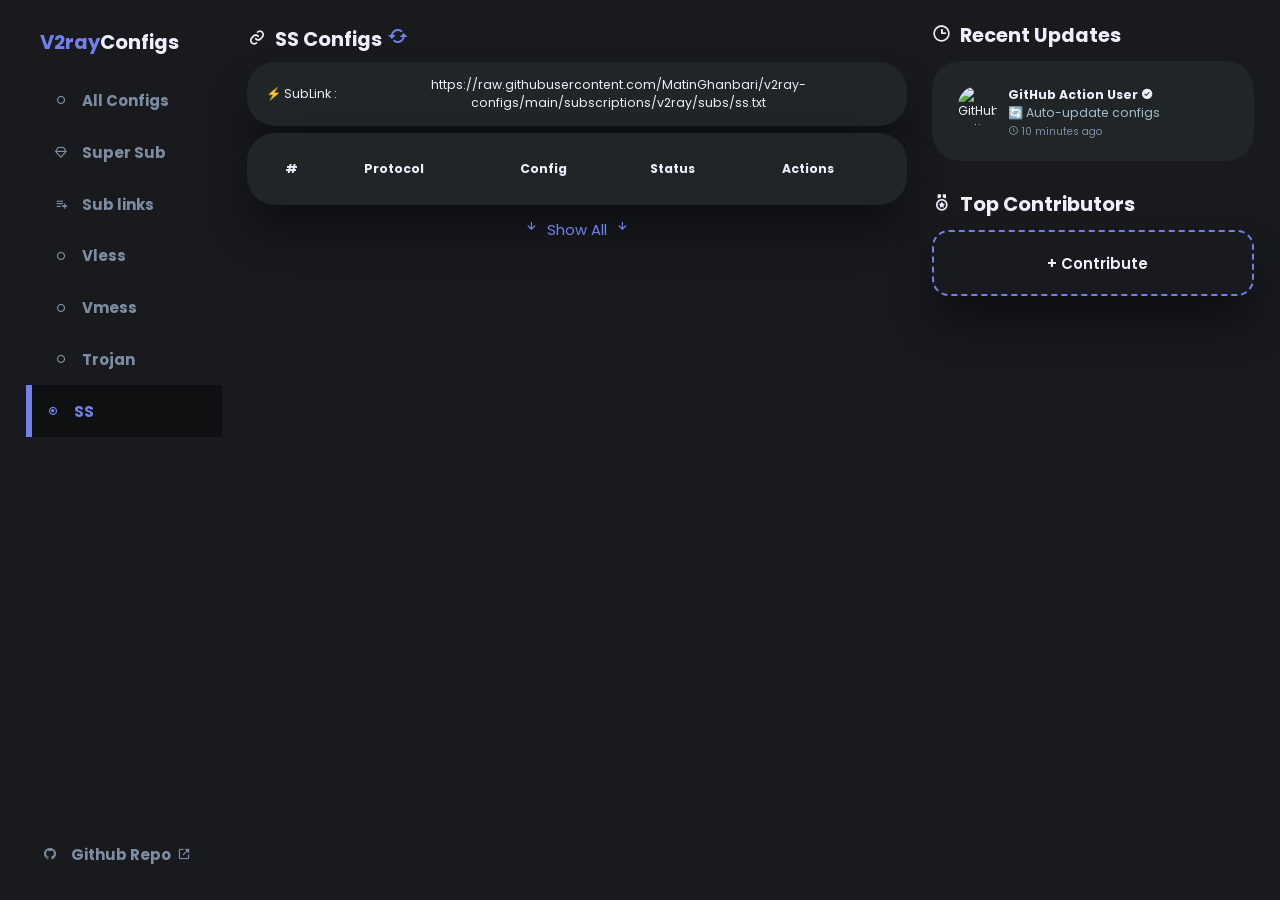
==== public/pages/ss.html @ 24ba0463 "Commit Squash" ====
<!DOCTYPE html>
<html lang="en">
  <head>
    <meta charset="UTF-8" />
    <title>Free V2ray Configurations</title>
    <meta name="viewport" content="width=device-width, initial-scale=1.0" />
    <link rel="manifest" href="../manifest.json" />
    <meta
      name="keywords"
      content="vpn, v2ray, v2rayN, vmess, vless, developer, trojan, ss, ssr, hiddify"
    />
    <meta
      name="description"
      content="Community-maintained repository offering free v2ray configs to help you browse securely and privately"
    />
    <meta property="og:title" content="v2rayNG Config" />
    <meta property="og:type" content="website" />
    <meta
      property="og:description"
      content="Community-maintained repository offering free v2ray configs to help you browse securely and privately"
    />
    <link
      rel="stylesheet"
      href="https://cdnjs.cloudflare.com/ajax/libs/font-awesome/4.7.0/css/font-awesome.min.css"
    />
    <link rel="icon" type="image/x-icon" href="../favicon.ico" />
    <link rel="stylesheet" href="../assets/css/style.css" />
    <link
      href="https://unpkg.com/boxicons@2.1.4/css/boxicons.min.css"
      rel="stylesheet"
    />
  </head>

  <body class="dark-theme-variables">
    <div id="scroll-to-bottom" class="scroll-to-bottom bx-tada">
      <i class="bx bxs-chevron-down" style="font-size: x-large"></i>
    </div>

    <div id="container" class="container">
      <!-----------ASIDE------------->
      <aside>
        <div class="top">
          <div class="logo">
            <h2><span class="typo-logo">V2ray</span>Configs</h2>
          </div>
          <div class="close" id="close-btn">
            <i class="bx bx-x"></i>
          </div>
        </div>

        <!----------SIDEBAR---------->
        <div class="sidebar">
          <a
            style="position: fixed; bottom: 20px; left: 15px"
            href="https://github.com/MatinGhanbari/v2ray-configs"
            target="_blank"
          >
            <i class="bx bxl-github"></i>
            <h3>Github Repo&nbsp;&nbsp;<i class="bx bx-link-external"></i></h3>
          </a>

          <br />

          <a href="../index.html">
            <i class="bx bx-radio-circle"></i>
            <h3>All Configs</h3>
          </a>

          <a href="supersub.html">
            <i class="bx bx-diamond"></i>
            <h3>Super Sub</h3>
          </a>

          <a href="subs.html">
            <i class="bx bx-list-plus"></i>
            <h3>Sub links</h3>
          </a>

          <a href="vless.html">
            <i class="bx bx-radio-circle"></i>
            <h3>Vless</h3>
          </a>

          <a href="vmess.html">
            <i class="bx bx-radio-circle"></i>
            <h3>Vmess</h3>
          </a>

          <a href="trojan.html">
            <i class="bx bx-radio-circle"></i>
            <h3>Trojan</h3>
          </a>

          <a href="#" class="active">
            <i class="bx bx-radio-circle-marked"></i>
            <h3>SS</h3>
          </a>
        </div>
      </aside>
      <!---------END OF ASIDE--------->

      <!------------MIDDLE ------------>
      <main>
        <!----------TOP -------->
        <h2>
          <i class="bx bx-link bx-flashing"></i>&nbsp;&nbsp;SS Configs
          <span class="total-count"></span>
          <span
            style="display: inline; font-style: normal; font-size: larger"
            class="primary"
            id="refresh-list"
            ><i id="refresh-i" class="bx bx-refresh"></i
          ></span>
        </h2>

        <!---------INSIGHTS------->
        <div class="recent-order">
          <div class="sub"></div>
        </div>

        <!-------------ORDERS------------>
        <div class="recent-order">
          <table>
            <!-------TABLE HEADING------->
            <thead>
              <tr>
                <!--------TABLE HEAD ROW---->
                <th>#</th>
                <th>Protocol</th>
                <th>Config</th>
                <th>Status</th>
                <th>Actions</th>
              </tr>
            </thead>
            <!-------TABLE BODY------->
            <tbody></tbody>
          </table>
          <span
            ><div id="show_all" class="show-all">
              <i class="bx bx-down-arrow-alt bx-fade-down"></i>&nbsp;&nbsp;Show
              All&nbsp;&nbsp;<i
                class="bx bx-down-arrow-alt bx-fade-down"
              ></i></div
          ></span>
        </div>
      </main>
      <!-------------END OF MIDDLE --------->

      <!---------RIGHT--------->
      <div class="right">
        <!--------TOP-->
        <div class="top">
          <!---MENU ICON-->
          <button id="menu-btn">
            <i class="bx bx-menu"></i>
          </button>
        </div>
        <!-------END OF TOP------>

        <!---------RECENT UPDATES------>
        <div class="recent-updates">
          <h2><i class="bx bx-time bx-tada"></i>&nbsp;&nbsp;Recent Updates</h2>

          <!------UPDATE BOX----->
          <div class="updates" style="padding-bottom: 0.5rem">
            <div class="update">
              <div class="profile-photo">
                <img
                  src="https://upload.wikimedia.org/wikipedia/commons/thumb/c/c2/GitHub_Invertocat_Logo.svg/1200px-GitHub_Invertocat_Logo.svg.png"
                  alt="GitHub Action User"
                />
              </div>
              <div class="message">
                <p>
                  <b
                    >GitHub Action User&nbsp;<i
                      class="bx bxs-check-circle"
                    ></i></b
                  ><br />
                  🔄 Auto-update configs
                </p>
                <small class="text-muted"
                  ><i class="bx bx-time-five"></i>&nbsp;10 minutes ago</small
                >
              </div>
            </div>
          </div>
        </div>
        <!-------END OF RECENT UPDATES---->

        <!---------SALES ANAYTICS --------->
        <div class="sales-analytics">
          <h2>
            <i class="bx bx-medal bx-tada"></i>&nbsp;&nbsp;Top Contributors
          </h2>

          <!-----ONLINE CUSTOMERS----->
          <div id="contributors"></div>

          <!----------ADD PRODUCTS------->
          <a
            href="https://github.com/MatinGhanbari/v2ray-configs"
            target="_blank"
          >
            <div class="item add-product">
              <div>
                <i class="bx-add"></i>
                <h3>+ Contribute</h3>
              </div>
            </div>
          </a>
        </div>
        <!------END OF SALES ANALYTICS------->
      </div>
      <!---------END OF RIGHT------->
    </div>
  </body>
  <script src="../assets/js/utils/v2RayConfigTester.js"></script>
  <script src="../assets/js/shared.js"></script>
  <script src="../assets/js/pages/ss.js"></script>
</html>
---- public/assets/css/style.css ----
/*--------GOOGLE FONT API------*/
@import url("https://fonts.googleapis.com/css2?family=Poppins:wght@300;400;500;600;700;800&display=swap");
/* ---------ROOT VARIABLES ----------*/
:root {
  --color-primary: #7380ec;
  --color-primary-hover: #a9b1ff;
  --color-danger: #ff7782;
  --color-success: #41f1b6;
  --color-warning: #ffbb55;
  --color-white: #fff;
  --color-info-dark: #7d8da1;
  --color-info-darker: #2b3137;
  --color-info-light: #dce1eb;
  --color-dark: #363949;
  --color-light: rgba(132, 139, 200, 0.18);
  --color-primary-variant: #111e88;
  --color-dark-variant: #677483;
  --color-background: #e0e0e2;

  --card-border-radius: 2rem;
  --border-radius-1: 0.4rem;
  --border-radius-2: 0.8rem;
  --border-radius-3: 1.2rem;

  --card-padding: 1.8rem;
  --padding: 1.2rem;

  --box-shadow: 0 2rem 3rem var(--color-light);
}

/*  DARK THEME VARIABLES */
.dark-theme-variables {
  --color-background: #181a1e;
  --color-white: #202528;
  --color-dark: #edeffd;
  --color-dark-variant: #a3bdcc;
  --color-light: rgba(0, 0, 0, 0.4);
  --box-shadow: 0 2rem 3rem var(--color-light);
}

* {
  margin: 0;
  padding: 0;
  outline: 0;
  appearance: none;
  border: 0;
  text-decoration: none;
  list-style: none;
  box-sizing: border-box;
}

html {
  font-size: 14px;
}
body {
  width: 100%;
  height: 100%;
  font-family: poppins, sans-serif;
  font-size: 0.88rem;
  background: var(--color-background);
  user-select: none;
  /*overflow-: hidden;*/
  color: var(--color-dark);
}

a {
  color: var(--color-dark);
  font-size: 20px;
}

img {
  display: block;
  width: 100%;
}

h1 {
  font-weight: 800;
  font-size: 1.8rem;
}
h2 {
  font-size: 1.4rem;
}
h3 {
  font-size: 15px;
}
h4 {
  font-size: 0.8rem;
}
h5 {
  font-size: 0.77rem;
}

small {
  font-size: 0.75rem;
}

.profile-photo {
  width: 2.8rem;
  height: 2.8rem;
  border-radius: 50%;
  overflow: hidden;
}

.text-muted {
  color: var(--color-info-dark);
}

p {
  color: var(--color-dark-variant);
}

b {
  color: var(--color-dark);
}

.primary {
  color: var(--color-primary);
}
.danger {
  color: var(--color-danger);
}
.success {
  color: var(--color-success);
}
.warning {
  color: var(--color-warning);
}

/* SETTING UP THE GRID LAYOUT FOR ASIDE, MIDDLE AND RIGHT */
.container {
  display: grid;
  width: 96%;
  margin: 0 auto;
  gap: 1.8rem;
  grid-template-columns: 14rem auto 23rem;
}

/* ASIDE */
aside {
  height: 100vh;
  background: var(--color-background);
}

aside .top {
  /* background: var(--color-background); */
  display: flex;
  align-items: center;
  justify-content: space-between;
  margin-top: 1.4rem;
}

aside .logo {
  display: flex;
  gap: 0.8rem;
  margin-top: 0.5rem;
  margin-bottom: 0;
}
aside .logo h3 {
  color: #181a1e;
}
aside .close {
  display: none;
}
aside .close .bx {
  font-size: 1.8rem;
}

/* ------------ SIDEBAR -------------*/
aside .sidebar {
  display: flex;
  flex-direction: column;
  height: 86vh;
  position: relative;
  /* top: 3rem; */
}
aside .sidebar a {
  display: flex;
  color: var(--color-info-dark);
  margin-left: 2rem;
  gap: 1rem;
  align-items: center;
  position: relative;
  height: 3.7rem;
  transition: all 300ms ease;
}
aside .sidebar a .bx {
  font-size: 1rem;
  transition: all 300ms ease;
}

/* aside .sidebar a:last-child{
    position: absolute;
    bottom: 1rem;
    width: 100%;
} */

/* aside .sidebar a:first-child{
} */

aside .sidebar a.active {
  background: var(--color-light);
  color: var(--color-primary);
  margin-left: 0;
}
aside .sidebar a.active::before {
  content: "";
  width: 6px;
  height: 100%;
  background: var(--color-primary);
}
aside .sidebar a.active span {
  color: var(--color-primary);
  margin-left: calc(1rem - 3px);
}
aside .sidebar a:hover {
  color: var(--color-primary);
}
aside .sidebar a:hover {
  margin-left: 1rem;
}
aside .sidebar .message-count {
  background: var(--color-danger);
  color: var(--color-white);
  padding: 2px 10px;
  border-radius: var(--border-radius-1);
}

/* ---------------MAIN -----------------*/
main {
  margin-top: 1.4rem;
}
main .date {
  display: inline-block;
  background: var(--color-light);
  border-radius: var(--border-radius-1);
  margin-top: 1rem;
  padding: 0.5rem 1.6rem;
}

main .date input[type="date"] {
  background: transparent;
  color: var(--color-dark);
}

/* INSIGHTS */
main .insights {
  display: grid;
  grid-template-columns: repeat(3, 1fr);
  gap: 1.6rem;
}

main .insights > div {
  background: var(--color-white);
  padding: var(--card-padding);
  border-radius: var(--card-border-radius);
  margin-top: 1rem;
  box-shadow: var(--box-shadow);
  transition: all 300ms ease;
}

main .insights > div:hover {
  box-shadow: none;
}
main .insights > div .bx {
  background: var(--color-primary);
  padding: 0.5rem;
  border-radius: 50%;
  color: var(--color-white);
  font-size: 2rem;
}

main .insights > div.expense .bx {
  background: var(--color-danger);
}
main .insights > div.income .bx {
  background: var(--color-success);
}

main .insights > div .middle {
  display: flex;
  align-items: center;
  justify-content: space-between;
}

main .insights h3 {
  margin: 1rem 0 0.6rem;
  font-size: 1rem;
}

/* PROGRESS*/
main .insights .progress {
  position: relative;
  width: 92px;
  height: 92px;
  border-radius: 50%;
}

/* SVG */
main .insights svg {
  width: 7rem;
  height: 7rem;
}

/* SVG CIRCLE BAR DESIGN */
main .insights svg circle {
  fill: none;
  stroke: var(--color-primary);
  stroke-width: 14;
  stroke-linecap: round;
  transform: translate(5px, 5px);
  stroke-dasharray: 110;
  stroke-dashoffset: 92;
}

/* SALES SVG CIRCLE */
main .insights .sales svg circle {
  stroke-dashoffset: -30;
  stroke-dasharray: 200;
}

/* INCOME SVG CIRCLE */
main .insights .income svg circle {
  stroke-dashoffset: 20;
  stroke-dasharray: 80;
}

/* EXPENSE SVG CIRCLE */
main .insights .expense svg circle {
  stroke-dashoffset: 35;
  stroke-dasharray: 110;
}

/* NUMBER OF PROGRESS BAR */
main .insights .progress .number {
  position: absolute;
  top: 0;
  left: 0;
  height: 100%;
  width: 100%;
  display: flex;
  justify-content: center;
  align-items: center;
}

main .insights small {
  display: block;
  margin: 1.6rem;
}

/* ----------RECENT ORDERS---------- */
main .recent-order {
  margin-top: 0.5rem;
  margin-bottom: 2rem;
}
main .recent-order h2 {
  margin-bottom: 0.8rem;
}

/* TABLE*/
main .recent-order table {
  background: var(--color-white);
  width: 100%;
  border-radius: var(--card-border-radius);
  padding: var(--card-padding);
  text-align: center;
  box-shadow: var(--box-shadow);
  transition: all 300ms ease;
}

main .recent-order table:hover {
  box-shadow: none;
}

/* TABLE2*/
main .recent-order .sub {
  background: var(--color-white);
  width: 100%;
  border-radius: var(--card-border-radius);
  padding: 1rem;
  text-align: center;
  box-shadow: var(--box-shadow);
  transition: all 300ms ease;
}

main .recent-order .sub:hover {
  box-shadow: none;
}

main table tbody td {
  height: 2.8rem;
  border-bottom: 1px solid var(--color-light);
  color: var(--color-dark-variant);
}

main table tbody tr:last-child td {
  border: none;
}

main .recent-order a {
  text-align: center;
  display: block;
  margin: 1rem auto;
  color: var(--color-primary);
}

/*-------END OF MIDDLE-------*/

/* --------RECENT UPDATES----------*/
.right {
  margin-top: 1.4rem;
}
.right .top {
  display: flex;
  justify-content: end;
  gap: 2rem;
}
.right .top button {
  display: none;
}
.right .theme-toggle {
  background: var(--color-light);
  display: flex;
  justify-content: space-between;
  align-items: center;
  height: 1.6rem;
  width: 4.2rem;
  cursor: pointer;
  border-radius: var(--border-radius-1);
}

.right .theme-toggle .bx {
  font-size: 1.2rem;
  width: 50%;
  height: 100%;
  display: flex;
  align-items: center;
  justify-content: center;
}
.right .theme-toggle .bx.active {
  background: var(--color-primary);
  color: white;
  border-radius: var(--border-radius-1);
}

/* PROFILE */
.right .top .profile {
  display: flex;
  gap: 2rem;
  text-align: center;
}

/* RECENT UPDATES */
.right .recent-updates h2 {
  margin-bottom: 0.8rem;
}

.right .recent-updates .updates {
  background: var(--color-white);
  padding: var(--card-padding);
  border-radius: var(--card-border-radius);
  transition: all 300ms ease;
}
.right .recent-updates .updates:hover {
  box-shadow: none;
}

.right .recent-updates .updates .update {
  display: grid;
  grid-template-columns: 2.6rem auto;
  gap: 1rem;
  margin-bottom: 1rem;
}
/* END OF RECENT UPDATES */

/* ----------------SALES ANALYTICS-------------*/
.right .sales-analytics {
  margin-top: 2rem;
}

.right .sales-analytics h2 {
  margin-bottom: 0.8rem;
}

.right .sales-analytics .item {
  background: var(--color-white);
  display: flex;
  align-items: center;
  gap: 1rem;
  margin-bottom: 0.7rem;
  padding: 1.4rem var(--card-padding);
  border-radius: var(--border-radius-3);
  box-shadow: var(--box-shadow);
  transition: all 300ms ease;
}
.right .sales-analytics .item:hover {
  box-shadow: none;
}

.right .sales-analytics .item .right {
  display: flex;
  justify-content: space-between;
  align-items: start;
  margin: 0;
  width: 100%;
}

.right .sales-analytics .item .bx {
  padding: 0.6rem;
  color: var(--color-white);
  border-radius: 60%;
  display: flex;
  background: var(--color-primary);
}

.right .sales-analytics .item.offline .bx {
  background: var(--color-danger);
}
.right .sales-analytics .item.customers .bx {
  background: var(--color-success);
}
.right .sales-analytics .add-product {
  background-color: transparent;
  border: 2px dashed var(--color-primary);
  display: flex;
  align-items: center;
  justify-content: center;
  cursor: pointer;
  transition: all 300ms ease;
}

.right .sales-analytics .add-product:hover {
  background: var(--color-primary);
}

.right .sales-analytics .add-product div {
  display: flex;
  align-items: center;
  gap: 0.6rem;
}

.right .sales-analytics .add-product div h3 {
  font-weight: 600;
}

.scroll-to-bottom {
  display: none;
}

/*  ----------------MEDIA QUERIES ------------*/
@media screen and (max-width: 1200px) {
  .scroll-to-bottom {
    display: flex;
    justify-content: center;
    align-items: center;
    position: fixed;
    right: 10px;
    bottom: 10px;
    border-radius: 50%;
    width: 50px;
    height: 50px;
    z-index: 10;
    background-color: var(--color-info-darker);
  }

  .scroll-to-bottom:hover {
    cursor: pointer;
    background-color: var(--color-light);
  }

  .container {
    width: 100%;
    grid-template-columns: 1fr;
  }
  aside {
    position: fixed;
    left: -100%;
    background: var(--color-white);
    width: 18rem;
    z-index: 3;
    box-shadow: 1rem 3rem 4rem var(--color-light);
    height: 100vh;
    padding-right: var(--card-padding);
    display: none;
    animation: showMenu 400ms ease forwards;
  }

  @keyframes showMenu {
    to {
      left: 0;
    }
  }

  aside .logo {
    margin-left: 1rem;
  }

  aside .logo h2 {
    display: inline;
  }
  aside .sidebar h3 {
    display: inline;
  }

  aside .sidebar a {
    width: 100%;
    height: 3.4rem;
  }

  /* aside .sidebar a:last-child{
    position: absolute;
    bottom: 5rem;
   } */
  aside .close {
    display: inline-block;
    cursor: pointer;
  }

  main {
    margin-top: 8rem;
    padding: 0 1rem;
  }

  main .recent-order {
    position: relative;
    /* margin: 3rem 0 0 0; */
    width: 100%;
  }

  main .recent-order table {
    width: 100%;
    margin: 0;
  }

  .right {
    width: 94%;
    margin: 0 auto 4rem;
  }

  .right .top {
    position: fixed;
    top: 0;
    left: 0;
    align-items: center;
    padding: 0 0.8rem;
    height: 4.6rem;
    background: var(--color-white);
    width: 100%;
    margin: 0;
    z-index: 2;
    box-shadow: 0 1rem 1rem var(--color-light);
  }

  .right .top .theme-toggle {
    width: 4.4rem;
    position: absolute;
    left: 66%;
  }

  .right .profile .info {
    display: none;
  }

  .right .top button {
    display: inline-block;
    background: transparent;
    cursor: pointer;
    color: var(--color-dark);
    position: absolute;
    left: 1rem;
  }

  .right .top button .bx {
    font-size: 2rem;
  }
}

/* MEDIA QUERIES FOR MOBILE DEVICES */
@media screen and (max-width: 768px) {
  .scroll-to-bottom {
    display: flex;
    justify-content: center;
    align-items: center;
    position: fixed;
    right: 10px;
    bottom: 10px;
    border-radius: 50%;
    width: 50px;
    height: 50px;
    z-index: 10;
    background-color: var(--color-info-darker);
  }

  .scroll-to-bottom:hover {
    cursor: pointer;
    background-color: var(--color-light);
  }

  .container {
    width: 100%;
    grid-template-columns: 1fr;
  }
  aside {
    position: fixed;
    left: -100%;
    background: var(--color-white);
    width: 18rem;
    z-index: 3;
    box-shadow: 1rem 3rem 4rem var(--color-light);
    height: 100vh;
    padding-right: var(--card-padding);
    display: none;
    animation: showMenu 400ms ease forwards;
  }

  @keyframes showMenu {
    to {
      left: 0;
    }
  }

  aside .logo {
    margin-left: 1rem;
  }

  aside .logo h2 {
    display: inline;
  }
  aside .sidebar h3 {
    display: inline;
  }

  aside .sidebar a {
    width: 100%;
    height: 3.4rem;
  }

  /* aside .sidebar a:last-child{
    position: absolute;
    bottom: 5rem;
   } */
  aside .close {
    display: inline-block;
    cursor: pointer;
  }

  main {
    margin-top: 8rem;
    padding: 0 1rem;
  }

  main .recent-order {
    position: relative;
    /* margin: 3rem 0 0 0; */
    width: 100%;
  }

  main .recent-order table {
    width: 100%;
    margin: 0;
  }

  .right {
    width: 94%;
    margin: 0 auto 4rem;
  }

  .right .top {
    position: fixed;
    top: 0;
    left: 0;
    align-items: center;
    padding: 0 0.8rem;
    height: 4.6rem;
    background: var(--color-white);
    width: 100%;
    margin: 0;
    z-index: 2;
    box-shadow: 0 1rem 1rem var(--color-light);
  }

  .right .top .theme-toggle {
    width: 4.4rem;
    position: absolute;
    left: 66%;
  }

  .right .profile .info {
    display: none;
  }

  .right .top button {
    display: inline-block;
    background: transparent;
    cursor: pointer;
    color: var(--color-dark);
    position: absolute;
    left: 1rem;
  }

  .right .top button .bx {
    font-size: 2rem;
  }
}

#refresh-list:hover {
  cursor: pointer;
}

.show-all {
  display: flex;
  justify-content: center;
  margin-top: 1rem;
  color: var(--color-primary);
  font-size: larger;
}

.show-all:hover {
  cursor: pointer;
}

.textToCopy:hover {
  cursor: pointer;
  text-wrap: pretty;
  color: rgb(131, 131, 255);
}

.clickable:hover {
  cursor: pointer;
  color: var(--color-primary-hover);
}

.bx-flashing-v2 {
  animation: bx-flashing-v2-animation 2s infinite normal;
}

@keyframes bx-flashing-v2-animation {
  0% {
    opacity: 1;
  }
  45% {
    opacity: 0.5;
  }
  90% {
    opacity: 1;
  }
}

.typo-logo {
  padding-left: 1rem;
  color: var(--color-primary);
}

.sub {
  display: flex;
  justify-content: center;
  align-items: center;
  width: 100%;
}

.sub-title {
  display: flex;
  align-items: center;
  justify-content: center;
  width: 13%;
}

.sub-link {
  display: flex;
  align-items: center;
  justify-content: center;
  width: 87%;
}

.sub-link:hover {
  color: rgb(131, 131, 255);
  cursor: pointer;
}

main .recent-order:nth-child(2) {
  margin-bottom: 0;
}
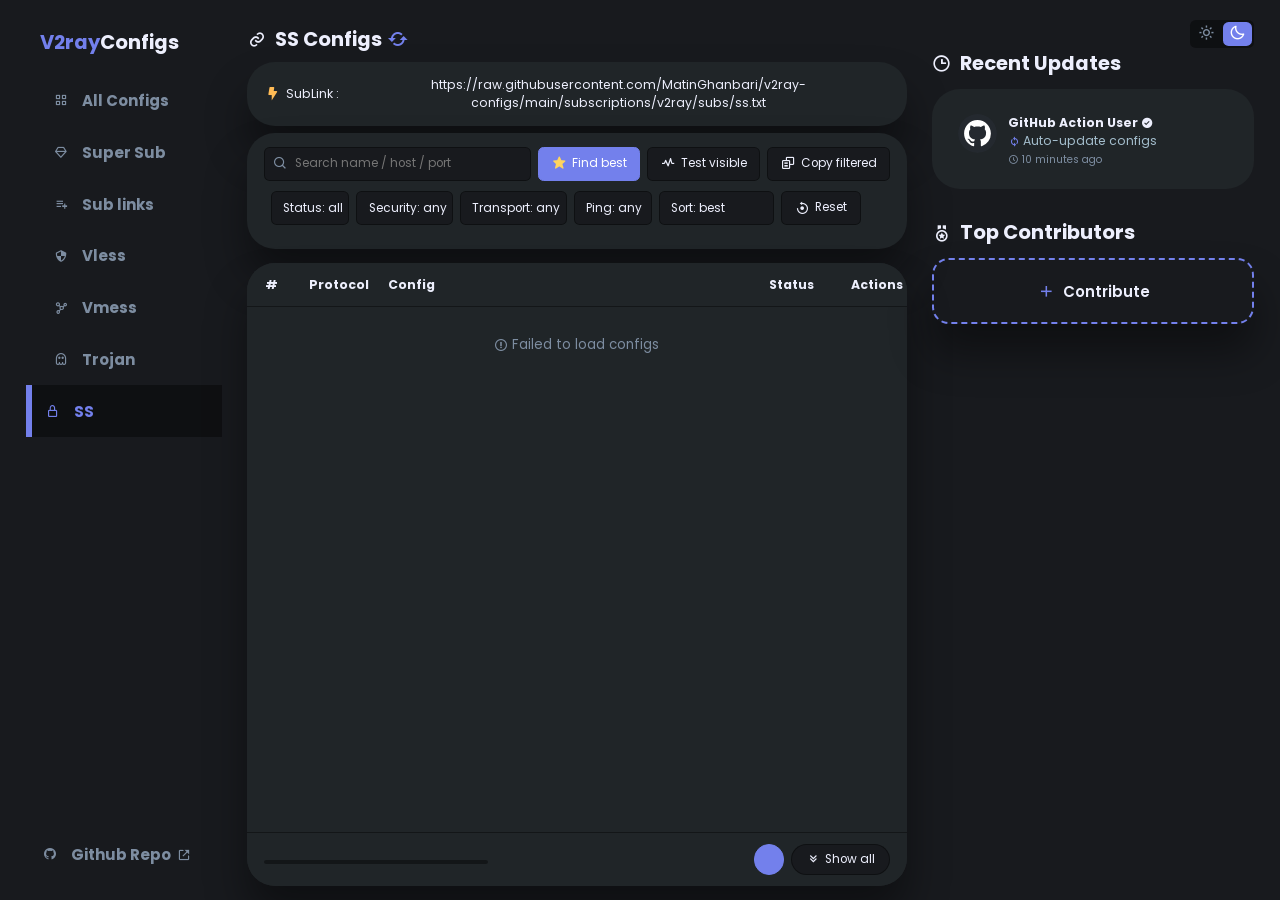
==== commit 3eed6447: "ui: redesign table, add light theme, use icons" ====
--- a/public/pages/ss.html
+++ b/public/pages/ss.html
@@ -29,9 +29,17 @@
       href="https://unpkg.com/boxicons@2.1.4/css/boxicons.min.css"
       rel="stylesheet"
     />
+    <script>
+      (function () {
+        try {
+          if (localStorage.getItem("theme") === "light") return;
+        } catch (e) {}
+        document.documentElement.classList.add("dark-theme-variables");
+      })();
+    </script>
   </head>
 
-  <body class="dark-theme-variables">
+  <body>
     <div id="scroll-to-bottom" class="scroll-to-bottom bx-tada">
       <i class="bx bxs-chevron-down" style="font-size: x-large"></i>
     </div>
@@ -62,7 +70,7 @@
           <br />
 
           <a href="../index.html">
-            <i class="bx bx-radio-circle"></i>
+            <i class="bx bx-grid-alt"></i>
             <h3>All Configs</h3>
           </a>
 
@@ -77,22 +85,22 @@
           </a>
 
           <a href="vless.html">
-            <i class="bx bx-radio-circle"></i>
+            <i class="bx bx-shield-quarter"></i>
             <h3>Vless</h3>
           </a>
 
           <a href="vmess.html">
-            <i class="bx bx-radio-circle"></i>
+            <i class="bx bx-network-chart"></i>
             <h3>Vmess</h3>
           </a>
 
           <a href="trojan.html">
-            <i class="bx bx-radio-circle"></i>
+            <i class="bx bx-ghost"></i>
             <h3>Trojan</h3>
           </a>
 
           <a href="#" class="active">
-            <i class="bx bx-radio-circle-marked"></i>
+            <i class="bx bx-lock-alt"></i>
             <h3>SS</h3>
           </a>
         </div>
@@ -136,11 +144,7 @@
             <tbody></tbody>
           </table>
           <span
-            ><div id="show_all" class="show-all">
-              <i class="bx bx-down-arrow-alt bx-fade-down"></i>&nbsp;&nbsp;Show
-              All&nbsp;&nbsp;<i
-                class="bx bx-down-arrow-alt bx-fade-down"
-              ></i></div
+            ><div id="show_all" class="show-all" style="display: none"></div
           ></span>
         </div>
       </main>
@@ -150,6 +154,10 @@
       <div class="right">
         <!--------TOP-->
         <div class="top">
+          <div class="theme-toggle" id="theme-toggle" title="Toggle light / dark theme" role="button" aria-label="Toggle theme">
+            <i class="bx bx-sun"></i>
+            <i class="bx bx-moon active"></i>
+          </div>
           <!---MENU ICON-->
           <button id="menu-btn">
             <i class="bx bx-menu"></i>
@@ -166,8 +174,11 @@
             <div class="update">
               <div class="profile-photo">
                 <img
-                  src="https://upload.wikimedia.org/wikipedia/commons/thumb/c/c2/GitHub_Invertocat_Logo.svg/1200px-GitHub_Invertocat_Logo.svg.png"
+                  src="../assets/images/github.svg"
                   alt="GitHub Action User"
+                  width="45"
+                  height="45"
+                  decoding="async"
                 />
               </div>
               <div class="message">
@@ -177,7 +188,7 @@
                       class="bx bxs-check-circle"
                     ></i></b
                   ><br />
-                  🔄 Auto-update configs
+                  <i class="bx bx-sync"></i> Auto-update configs
                 </p>
                 <small class="text-muted"
                   ><i class="bx bx-time-five"></i>&nbsp;10 minutes ago</small
@@ -204,8 +215,8 @@
           >
             <div class="item add-product">
               <div>
-                <i class="bx-add"></i>
-                <h3>+ Contribute</h3>
+                <i class="bx bx-plus"></i>
+                <h3>Contribute</h3>
               </div>
             </div>
           </a>
--- a/public/assets/css/style.css
+++ b/public/assets/css/style.css
@@ -2,6 +2,7 @@
 @import url("https://fonts.googleapis.com/css2?family=Poppins:wght@300;400;500;600;700;800&display=swap");
 /* ---------ROOT VARIABLES ----------*/
 :root {
+  color-scheme: light;
   --color-primary: #7380ec;
   --color-primary-hover: #a9b1ff;
   --color-danger: #ff7782;
@@ -30,6 +31,7 @@
 
 /*  DARK THEME VARIABLES */
 .dark-theme-variables {
+  color-scheme: dark;
   --color-background: #181a1e;
   --color-white: #202528;
   --color-dark: #edeffd;
@@ -879,3 +881,516 @@
 main .recent-order:nth-child(2) {
   margin-bottom: 0;
 }
+
+/* ------------------ FILTER TOOLBAR ------------------ */
+.toolbar {
+  background: var(--color-white);
+  border-radius: var(--card-border-radius);
+  box-shadow: var(--box-shadow);
+  padding: 1rem 1.2rem;
+  margin-bottom: 1rem;
+  display: flex;
+  flex-direction: column;
+  gap: 0.7rem;
+}
+.tb-row {
+  display: flex;
+  flex-wrap: wrap;
+  gap: 0.5rem;
+  align-items: center;
+}
+.toolbar input[type="search"],
+.toolbar select {
+  background: var(--color-background);
+  color: var(--color-dark);
+  border-radius: var(--border-radius-1);
+  padding: 0.55rem 0.8rem;
+  font-family: inherit;
+  font-size: 0.85rem;
+  border: 1px solid var(--color-light);
+}
+.toolbar select {
+  cursor: pointer;
+  padding-right: 0.4rem;
+}
+.toolbar input[type="search"] {
+  flex: 1 1 14rem;
+  min-width: 10rem;
+}
+.btn {
+  background: var(--color-background);
+  color: var(--color-dark);
+  border: 1px solid var(--color-light);
+  border-radius: var(--border-radius-1);
+  padding: 0.55rem 0.9rem;
+  font-family: inherit;
+  font-size: 0.85rem;
+  cursor: pointer;
+  transition: all 200ms ease;
+}
+.btn:hover {
+  border-color: var(--color-primary);
+  color: var(--color-primary);
+}
+.btn.primary-btn {
+  background: var(--color-primary);
+  color: #fff;
+  border-color: var(--color-primary);
+}
+.btn.primary-btn:hover {
+  background: var(--color-primary-hover);
+  border-color: var(--color-primary-hover);
+  color: #111;
+}
+.chips {
+  display: flex;
+  gap: 0.4rem;
+  flex-wrap: wrap;
+}
+.chip {
+  padding: 0.4rem 0.8rem;
+  border-radius: 999px;
+  background: var(--color-background);
+  border: 1px solid var(--color-light);
+  cursor: pointer;
+  font-size: 0.8rem;
+  color: var(--color-dark-variant);
+  user-select: none;
+}
+.chip small {
+  opacity: 0.7;
+  margin-left: 0.2rem;
+}
+.chip.active {
+  background: var(--color-primary);
+  border-color: var(--color-primary);
+  color: #fff;
+}
+.tb-stats {
+  font-size: 0.8rem;
+  color: var(--color-dark-variant);
+}
+.progress {
+  display: none;
+  height: 4px;
+  border-radius: 4px;
+  background: var(--color-light);
+  overflow: hidden;
+}
+.progress > div {
+  height: 100%;
+  width: 0;
+  background: var(--color-success);
+  transition: width 200ms ease;
+}
+.cfg-cell {
+  text-align: left;
+}
+.cfg-name {
+  color: var(--color-dark);
+  font-weight: 500;
+  max-width: 28rem;
+  overflow: hidden;
+  text-overflow: ellipsis;
+  white-space: nowrap;
+}
+.cfg-host {
+  font-size: 0.75rem;
+  color: var(--color-info-dark);
+  font-family: ui-monospace, monospace;
+}
+.cfg-tags {
+  margin-top: 0.15rem;
+}
+.tag {
+  display: inline-block;
+  font-size: 0.68rem;
+  padding: 0.05rem 0.45rem;
+  margin-right: 0.25rem;
+  border-radius: 999px;
+  background: var(--color-light);
+  color: var(--color-dark-variant);
+}
+.empty-row {
+  padding: 2rem 0 !important;
+  color: var(--color-info-dark);
+}
+.toast {
+  position: fixed;
+  bottom: 2rem;
+  left: 50%;
+  transform: translate(-50%, 1rem);
+  background: var(--color-dark);
+  color: var(--color-background);
+  padding: 0.6rem 1.2rem;
+  border-radius: 999px;
+  opacity: 0;
+  pointer-events: none;
+  transition: all 250ms ease;
+  z-index: 50;
+}
+.toast.show {
+  opacity: 1;
+  transform: translate(-50%, 0);
+}
+@media screen and (max-width: 768px) {
+  .toolbar {
+    padding: 0.8rem;
+  }
+  .toolbar select {
+    flex: 1 1 8rem;
+  }
+  .cfg-name {
+    max-width: 11rem;
+  }
+}
+
+.profile-photo img {
+  display: block;
+  width: 100%;
+  height: 100%;
+  object-fit: cover;
+}
+
+/* ---- Table card: page height stays fixed, only the rows scroll ---- */
+html,
+body {
+  overflow-x: hidden;
+}
+main {
+  min-width: 0;
+}
+
+/* the card owns background / radius / shadow so nothing leaks below the table */
+main .recent-order .table-card {
+  background: var(--color-white);
+  border-radius: var(--card-border-radius);
+  box-shadow: var(--box-shadow);
+  overflow: hidden;
+  display: flex;
+  flex-direction: column;
+  transition: all 300ms ease;
+}
+main .recent-order .table-card:hover {
+  box-shadow: none;
+}
+main .recent-order .table-card table {
+  background: transparent;
+  box-shadow: none;
+  border-radius: 0;
+  padding: 0;
+}
+main .recent-order .table-card table:hover {
+  box-shadow: none;
+}
+main .recent-order .table-scroll {
+  flex: 1 1 auto;
+  min-height: 14rem;
+  overflow: auto;
+  overscroll-behavior: contain;
+  scrollbar-width: thin;
+  scrollbar-color: var(--color-info-dark) transparent;
+}
+main .recent-order .table-scroll table {
+  border-collapse: separate;
+  border-spacing: 0;
+}
+main .recent-order .table-scroll thead th {
+  position: sticky;
+  top: 0;
+  z-index: 2;
+  background: var(--color-white);
+  padding: 0.9rem 0.5rem;
+  border-bottom: 1px solid var(--color-light);
+}
+main .recent-order .table-card .show-all-unused {
+  margin: 0;
+  padding: 0.8rem 1rem;
+  gap: 0.4rem;
+  align-items: center;
+  font-size: 0.95rem;
+  border-top: 1px solid var(--color-light);
+  background: var(--color-white);
+  transition: background 200ms ease;
+}
+main .recent-order .table-card .show-all:hover {
+  background: var(--color-light);
+}
+main .recent-order .table-card .show-all .bx {
+  font-size: 1.3rem;
+}
+@media screen and (max-width: 768px) {
+  main .recent-order .table-scroll {
+    max-height: 75vh;
+  }
+}
+
+/* ---- Icons ---- */
+.bx {
+  vertical-align: middle;
+}
+.copy-btn .bx {
+  font-size: 1.25rem;
+}
+.ping .bx,
+.empty-row .bx,
+.tb-stats .bx {
+  font-size: 1rem;
+}
+.tb-stats {
+  display: flex;
+  flex-wrap: wrap;
+  gap: 1rem;
+}
+.tb-stats span {
+  display: inline-flex;
+  align-items: center;
+  gap: 0.3rem;
+}
+.btn {
+  display: inline-flex;
+  align-items: center;
+  gap: 0.35rem;
+}
+.btn .bx {
+  font-size: 1.05rem;
+}
+.btn.primary-btn .bxs-star {
+  color: #ffd45e;
+}
+.search-box {
+  position: relative;
+  flex: 1 1 14rem;
+  min-width: 10rem;
+}
+.search-box .bx {
+  position: absolute;
+  left: 0.7rem;
+  top: 50%;
+  transform: translateY(-50%);
+  font-size: 1.1rem;
+  color: var(--color-info-dark);
+  pointer-events: none;
+}
+.toolbar .search-box input[type="search"] {
+  width: 100%;
+  padding-left: 2.2rem;
+}
+.toast {
+  display: flex;
+  align-items: center;
+  gap: 0.4rem;
+}
+.sub-title .bx,
+.sub .bx {
+  margin-right: 0.35rem;
+  font-size: 1.15rem;
+}
+.right .sales-analytics .add-product .bx-plus {
+  padding: 0;
+  background: none;
+  color: var(--color-primary);
+  font-size: 1.3rem;
+}
+.right .sales-analytics .add-product:hover .bx-plus,
+.right .sales-analytics .add-product:hover h3 {
+  color: #fff;
+}
+.update .message .bx-sync {
+  vertical-align: -2px;
+  color: var(--color-primary);
+}
+
+/* ---- Theme toggle ---- */
+.right .theme-toggle {
+  width: 4.6rem;
+  height: 2rem;
+  padding: 0.15rem;
+  gap: 0.1rem;
+  flex-shrink: 0;
+}
+.right .theme-toggle .bx {
+  color: var(--color-info-dark);
+  transition: all 250ms ease;
+}
+.right .theme-toggle .bx.active {
+  color: #fff;
+}
+
+/* ---- Light theme refinements ---- */
+html:not(.dark-theme-variables) .scroll-to-bottom {
+  background-color: var(--color-white);
+  color: var(--color-primary);
+  box-shadow: var(--box-shadow);
+}
+html:not(.dark-theme-variables) .toolbar input[type="search"],
+html:not(.dark-theme-variables) .toolbar select,
+html:not(.dark-theme-variables) .btn,
+html:not(.dark-theme-variables) .chip {
+  background: #f3f4f8;
+  border-color: #d5d8e6;
+}
+html:not(.dark-theme-variables) .chip.active,
+html:not(.dark-theme-variables) .btn.primary-btn {
+  background: var(--color-primary);
+  border-color: var(--color-primary);
+}
+html:not(.dark-theme-variables) .btn.primary-btn:hover {
+  color: #fff;
+}
+html:not(.dark-theme-variables) .success {
+  color: #1b9a6b;
+}
+html:not(.dark-theme-variables) .warning {
+  color: #d98200;
+}
+html:not(.dark-theme-variables) .danger {
+  color: #e0384a;
+}
+html:not(.dark-theme-variables) .textToCopy:hover,
+html:not(.dark-theme-variables) .sub-link:hover {
+  color: var(--color-primary);
+}
+html:not(.dark-theme-variables) main table tbody td {
+  border-bottom-color: #e4e6f1;
+}
+
+/* ---- Table footer (show more) ---- */
+.table-footer {
+  display: flex;
+  align-items: center;
+  justify-content: space-between;
+  gap: 1rem;
+  padding: 0.75rem 1.2rem;
+  border-top: 1px solid var(--color-light);
+  background: var(--color-white);
+}
+.tf-info {
+  display: flex;
+  flex-direction: column;
+  gap: 0.4rem;
+  min-width: 8rem;
+  flex: 1 1 auto;
+  max-width: 16rem;
+  font-size: 0.8rem;
+  color: var(--color-info-dark);
+}
+.tf-info b {
+  color: var(--color-dark);
+  font-weight: 600;
+}
+.tf-bar {
+  height: 4px;
+  border-radius: 4px;
+  background: var(--color-light);
+  overflow: hidden;
+}
+.tf-bar > div {
+  height: 100%;
+  width: 0;
+  border-radius: 4px;
+  background: var(--color-primary);
+  transition: width 300ms ease;
+}
+.tf-actions {
+  display: flex;
+  gap: 0.5rem;
+  flex-shrink: 0;
+}
+.table-footer .btn {
+  border-radius: 999px;
+  padding: 0.45rem 1rem;
+}
+@media screen and (max-width: 768px) {
+  .table-footer {
+    padding: 0.7rem 0.9rem;
+    gap: 0.6rem;
+  }
+  .tf-info {
+    min-width: 5rem;
+  }
+}
+
+/* ---- Table fills the viewport (desktop), tighter columns, 2-line rows ---- */
+@media screen and (min-width: 1201px) {
+  main.fill {
+    display: flex;
+    flex-direction: column;
+    height: calc(100vh - 2.4rem);
+    margin-bottom: 1rem;
+  }
+  main.fill > .recent-order:last-of-type {
+    flex: 1 1 auto;
+    min-height: 0;
+    margin-bottom: 0;
+    display: flex;
+    flex-direction: column;
+  }
+  main.fill .toolbar {
+    flex-shrink: 0;
+  }
+  main.fill .table-card {
+    flex: 1 1 auto;
+    min-height: 0;
+  }
+  main.fill .table-scroll {
+    min-height: 0;
+  }
+}
+main .recent-order .table-scroll table {
+  table-layout: fixed;
+  width: 100%;
+}
+main .recent-order .table-scroll th:nth-child(1) { width: 3.6rem; }
+main .recent-order .table-scroll th:nth-child(2) { width: 6rem; }
+main .recent-order .table-scroll th:nth-child(4) { width: 7.5rem; }
+main .recent-order .table-scroll th:nth-child(5) { width: 4.5rem; }
+main .recent-order .table-scroll th:nth-child(3) { text-align: left; padding-left: 0.5rem; }
+main .recent-order .table-scroll td {
+  font-size: 0.95rem;
+  padding: 0.35rem 0.5rem;
+}
+main .recent-order .table-scroll tbody tr:hover td {
+  background: var(--color-light);
+}
+.cfg-wrap {
+  display: flex;
+  align-items: center;
+  justify-content: space-between;
+  gap: 1rem;
+}
+.cfg-main {
+  min-width: 0;
+  flex: 1 1 auto;
+}
+.cfg-name {
+  max-width: 100%;
+  font-size: 0.95rem;
+}
+.cfg-host {
+  font-size: 0.8rem;
+  overflow: hidden;
+  text-overflow: ellipsis;
+  white-space: nowrap;
+}
+.cfg-tags {
+  display: flex;
+  gap: 0.3rem;
+  flex-shrink: 0;
+  margin: 0;
+}
+.cfg-tags .tag {
+  font-size: 0.72rem;
+  padding: 0.1rem 0.55rem;
+  margin: 0;
+}
+@media screen and (max-width: 768px) {
+  main .recent-order .table-scroll th:nth-child(1) { width: 2.4rem; }
+  main .recent-order .table-scroll th:nth-child(2) { width: 4.4rem; }
+  main .recent-order .table-scroll th:nth-child(4) { width: 5.6rem; }
+  main .recent-order .table-scroll th:nth-child(5) { width: 3.2rem; }
+  main .recent-order .table-scroll td { font-size: 0.85rem; padding: 0.35rem 0.3rem; }
+  .cfg-wrap { flex-direction: column; align-items: flex-start; gap: 0.2rem; }
+  .cfg-main { width: 100%; }
+  .cfg-tags { flex-wrap: wrap; }
+}
